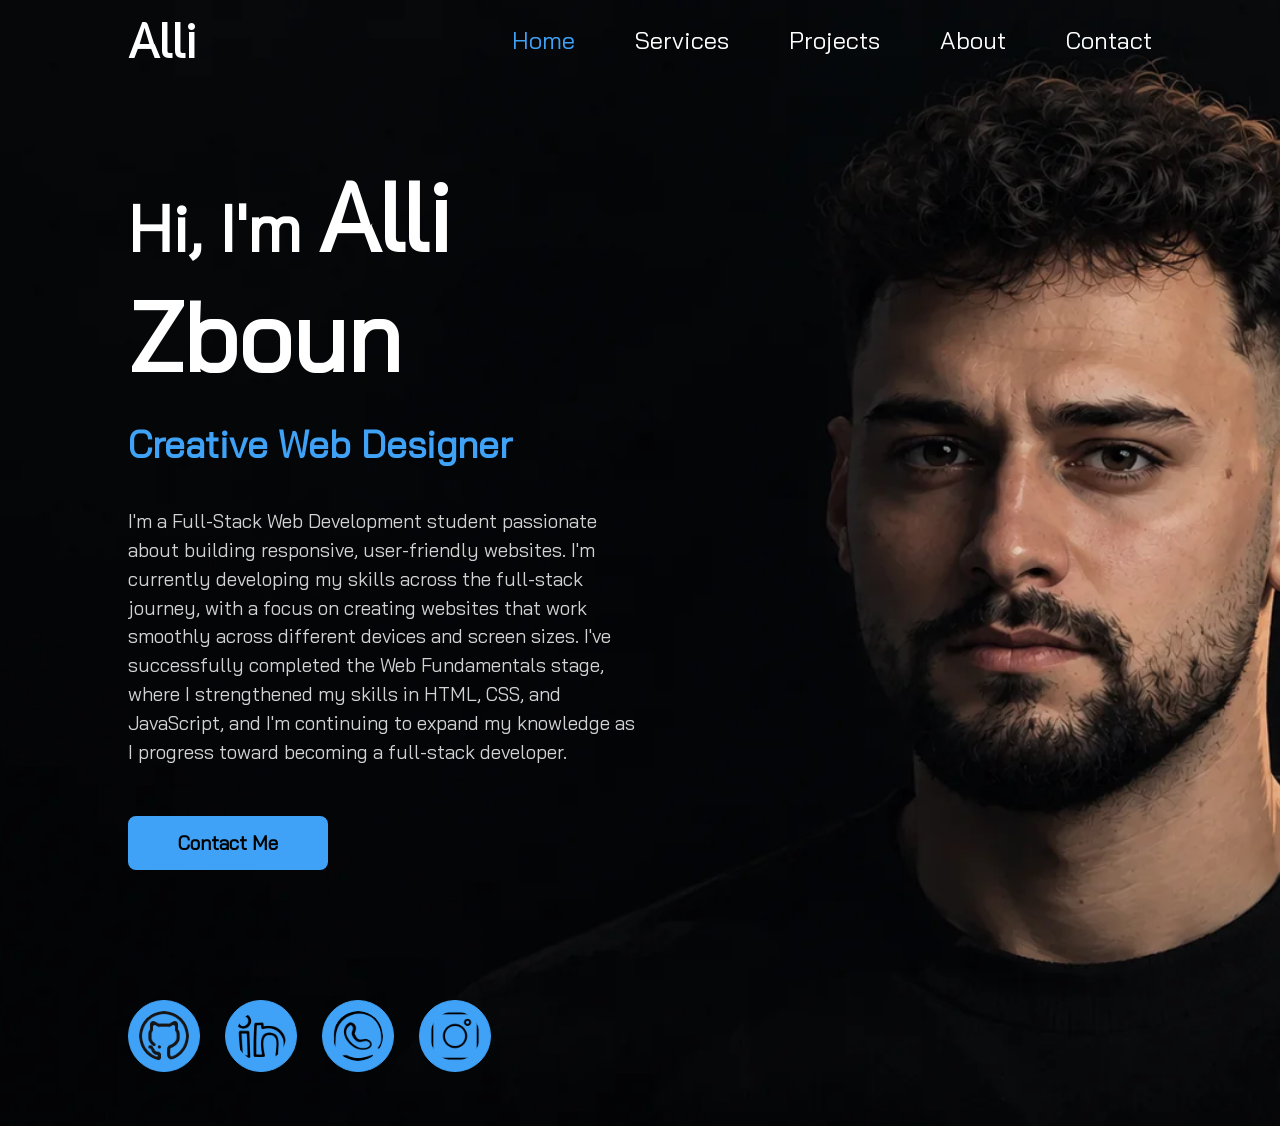
==== index.html @ ed476b50 "Add portfolio website" ====
<!DOCTYPE html>
<html lang="en">
<head>
    <meta charset="UTF-8">
    <meta name="viewport" content="width=device-width, initial-scale=1.0">
    <meta name="description" content="Alli Zboun is a Full-Stack Web Development student who builds clean, responsive websites.">
    <title>Alli Zboun | Home</title>
    <link rel="stylesheet" href="css/style.css">
</head>
<body>
    <header class="header-homepage">

        <div class="left-header">
            <a class="logo" href="index.html">Alli</a>
        </div>

        <nav>
            <a class="nav-item active" href="index.html" aria-current="page">Home</a>
            <a class="nav-item" href="services.html">Services</a>
            <a class="nav-item" href="projects.html">Projects</a>
            <a class="nav-item" href="about.html">About</a>
            <a class="nav-item" href="contact.html">Contact</a>
        </nav>

    </header>

    <main class="container">

        <div class="left-container">

            <div class="content">

                <h1 class="whoami">Hi, I'm <span id="my-name">Alli Zboun</span></h1>
                <h3 class="whatido">Creative Web Designer</h3>
                <p class="aboutme">
                    I'm a Full-Stack Web Development student passionate about building responsive, user-friendly websites. I'm currently developing my skills across the full-stack journey, with a focus on creating websites that work smoothly across different devices and screen sizes. I've successfully completed the Web Fundamentals stage, where I strengthened my skills in HTML, CSS, and JavaScript, and I'm continuing to expand my knowledge as I progress toward becoming a full-stack developer.
                </p>

                <div class="buttons">
                    <a class="contact-me" href="contact.html">Contact Me</a>
                </div>

                <div class="social-icon">
                    <a href="https://github.com/Azb0un" target="_blank" rel="noopener noreferrer">
                        <img src="img/icons/github.png" alt="GitHub profile">
                    </a>
                    <a href="https://www.linkedin.com/in/alli-zn/" target="_blank" rel="noopener noreferrer">
                        <img src="img/icons/linkedin.png" alt="LinkedIn profile">
                    </a>
                    <a href="https://wa.me/972568464124" target="_blank" rel="noopener noreferrer">
                        <img src="img/icons/whatsapp.png" alt="WhatsApp chat">
                    </a>
                    <a href="https://www.instagram.com/padr1no0/" target="_blank" rel="noopener noreferrer">
                        <img src="img/icons/instagram.png" alt="Instagram profile">
                    </a>
                </div>

            </div>

        </div>

        <div class="right-container"></div>

    </main>
</body>
</html>
---- css/style.css ----
/*FONTS*/
@font-face {
    font-family: "BaiJamjuree";
    src: url(../fonts/BaiJamjuree-Regular.ttf);
    font-display: swap;
}

/* Animations */
@keyframes fadeIn {
    from {
        transform: translateY(40px);
        opacity: 0;
    }
    to {
        transform: translateY(0);
        opacity: 1;
    }
}

@keyframes fadeInTop {
    from {
        transform: translateY(-100%);
        opacity: 0;
    }
    to {
        transform: translateY(0);
        opacity: 1;
    }
}


/*RESETS*/
* {
    padding: 0;
    margin: 0;
    border: none;
    text-decoration: none;
    color: white;
    font-family: "BaiJamjuree", sans-serif;
}


/*BACKGROUND IMAGE*/
body {
    background-color: rgb(6, 7, 12);
    background-image: url(../img/backgrounds/bg-home.webp);
    background-repeat: no-repeat;
    background-position: center;
    background-size: cover;
    min-height: 100vh;
    padding: 0 10%;
}

/*not home body*/
.nothome {
    background-image: url(../img/backgrounds/bg-pages.webp);
}

/*HEADER*/
header,
nav {
    display: flex;
    align-items: center;
    justify-content: space-between;
    padding: 10px 0px;
}

.logo {
    font-size: 3rem;
    font-weight: 800;
}

.nav-item {
    font-size: 1.5rem;
    margin-left: 60px;
    transition: 0.2s;
}

.active {
    color: #3FA2F6;
}

.nav-item:hover {
    color: #3FA2F6;
    transform: scale(1.2);
}

.nav-item:active {
    transform: scale(1.1);
}

/*Container*/
.container {
    display: grid;
    grid-template-columns: 1fr 1fr;
}

/*LEFT*/
.left-container {
    display: flex;
    align-items: center;
    padding-top: 10%;
    z-index: 1;
}

.left-container h1 {
    font-size: 4rem;
    font-weight: 800;
    padding: 25px 0px;
}

#my-name {
    font-size: 6rem;
}

.left-container h3 {
    font-size: 2.3rem;
    font-weight: 800;
    color: #3FA2F6;
    padding-bottom: 40px;
}

.left-container p {
    font-size: 1.2rem;
    color: lightgrey;
    line-height: 1.5;
    padding-bottom: 50px;
}

/*buttons*/
.buttons a {
    display: inline-block;
    box-sizing: border-box;
    color: black;
    font-size: 1.2rem;
    font-weight: 600;
    text-align: center;
    padding: 13px 0;
    width: 200px;
    border: 2px solid #3FA2F6;
    border-radius: 8px;
    margin-right: 50px;
    background-color: #3FA2F6;
    margin-bottom: 130px;
    transition: 0.2s;
}

.buttons a:hover {
    background-color: transparent;
    color: #3FA2F6;
    transform: scale(1.3);
}

/*ICONS*/
.social-icon {
    display: flex;
    align-items: center;
    gap: 25px;
    padding-bottom: 50px;
}

.social-icon img {
    background-color: #3FA2F6;
    height: 50px;
    width: 50px;
    border: 1px solid #3FA2F6;
    border-radius: 50%;
    padding: 10px;
    transition: 0.2s;
}

.social-icon img:hover {
    transform: scale(1.1);
    box-shadow: 0px 0px 10px #3FA2F6;
}

/* Apply Animations */
.header-homepage {
    animation: fadeInTop 1s ease-in backwards;
}

.whoami {
    animation: fadeIn 1.2s ease-out backwards;
}

.whatido {
    animation: fadeIn 1.4s ease-out backwards;
}

.aboutme {
    animation: fadeIn 1.6s ease-out backwards;
}

.contact-me {
    animation: fadeIn 1.8s ease-out backwards;
}

.social-icon {
    animation: fadeIn 2s ease-out backwards;
}

/* PAGE TITLE (Services + Projects + About + Contact) */
.page-title {
    font-size: 3.5rem;
    font-weight: 800;
    text-align: center;
    margin: 60px 0;
}

.page-title span {
    color: #3FA2F6;
}

/* CARDS (Services + Projects) */
.service,
.project {
    background-color: rgba(255, 255, 255, 0.04);
    border: 1px solid rgba(63, 162, 246, 0.35);
    border-radius: 12px;
    transition: 0.2s;
    animation: fadeIn 1s ease-out backwards;
}

.service:hover,
.project:hover {
    transform: translateY(-8px);
    border-color: #3FA2F6;
    box-shadow: 0 0 20px rgba(63, 162, 246, 0.25);
}

.service p,
.project p {
    color: lightgrey;
    line-height: 1.5;
}

/* SERVICES PAGE */
.services-container {
    display: grid;
    grid-template-columns: repeat(3, 1fr);
    gap: 20px;
    padding-bottom: 60px;
}

.service {
    padding: 30px 24px;
    animation-duration: 1.4s;
}

.service h3 {
    font-size: 2.5rem;
    font-weight: 800;
    color: #3FA2F6;
}

/* PROJECTS PAGE */
.projects-container {
    display: grid;
    grid-template-columns: repeat(2, 1fr);
    gap: 20px;
    padding-bottom: 60px;
}

.project img {
    width: 100%;
    height: 400px;
    object-fit: scale-down;
}

.project-info {
    padding: 20px 24px 24px;
}

.project h3 {
    font-size: 1.4rem;
    padding-bottom: 8px;
}

.tags {
    display: flex;
    flex-wrap: wrap;
    gap: 8px;
    padding: 14px 0;
}

.tags span {
    font-size: 0.85rem;
    color: #3FA2F6;
    border: 1px solid #3FA2F6;
    border-radius: 20px;
    padding: 3px 12px;
}

.project-links {
    display: flex;
    gap: 16px;
}

.project-links a {
    color: #3FA2F6;
    font-weight: 500;
}

.project-links a:hover {
    text-decoration: underline;
}

/* ABOUT PAGE */
.about-container {
    display: grid;
    grid-template-columns: 1fr 1.4fr;
    gap: 40px;
    align-items: center;
    padding-bottom: 60px;
}

.about-img img {
    width: 100%;
    height: 450px;
    object-fit: scale-down;
    border-radius: 12px;
    border: 1px solid rgba(63, 162, 246, 0.35);
    display: block;
    animation: fadeIn 1s ease-out backwards;
}

.about-text {
    animation: fadeIn 1s ease-out backwards;
}

.about-text h3,
.contact-info h3 {
    font-size: 2rem;
    color: #3FA2F6;
    padding-bottom: 12px;
}

.about-text p,
.contact-info p {
    color: lightgrey;
    line-height: 1.7;
    padding-bottom: 20px;
}

/* CONTACT PAGE */
.contact-info {
    max-width: 700px;
    margin: 0 auto 60px;
    padding: 40px 30px;
    text-align: center;
    background-color: rgba(255, 255, 255, 0.04);
    border: 1px solid rgba(63, 162, 246, 0.35);
    border-radius: 12px;
    animation: fadeIn 1s ease-out backwards;
}

.contact-info .social-icon {
    justify-content: center;
    flex-wrap: wrap;
    padding-bottom: 0;
}

.email {
    color: #3FA2F6;
}

.email:hover {
    text-decoration: underline;
}

/* SMALL SCREENS */
@media (max-width: 1100px) {
    .services-container {
        grid-template-columns: 1fr;
    }
}

@media (max-width: 900px) {
    body {
        padding: 0 6%;
        background-image: linear-gradient(rgba(6, 7, 12, 0.75), rgba(6, 7, 12, 0.75)), url(../img/backgrounds/bg-home.webp);
    }

    .nothome {
        background-image: url(../img/backgrounds/bg-pages.webp);
    }

    header {
        flex-direction: column;
        gap: 6px;
    }

    nav {
        flex-wrap: wrap;
        justify-content: center;
    }

    .logo {
        font-size: 2.2rem;
    }

    .nav-item {
        font-size: 1.1rem;
        margin: 0 10px;
    }

    .container {
        grid-template-columns: 1fr;
    }

    .left-container {
        padding-top: 40px;
    }

    .left-container h1 {
        font-size: 2.2rem;
    }

    #my-name {
        font-size: 3.5rem;
    }

    .left-container h3 {
        font-size: 1.6rem;
        padding-bottom: 24px;
    }

    .left-container p {
        padding-bottom: 32px;
    }

    .buttons a {
        margin-bottom: 40px;
    }

    .social-icon {
        gap: 15px;
        flex-wrap: wrap;
    }

    .right-container {
        display: none;
    }

    .page-title {
        font-size: 2.5rem;
        margin: 40px 0;
    }

    .projects-container,
    .about-container {
        grid-template-columns: 1fr;
    }

    .project img {
        height: 250px;
    }

    .about-img img {
        height: 350px;
    }
}
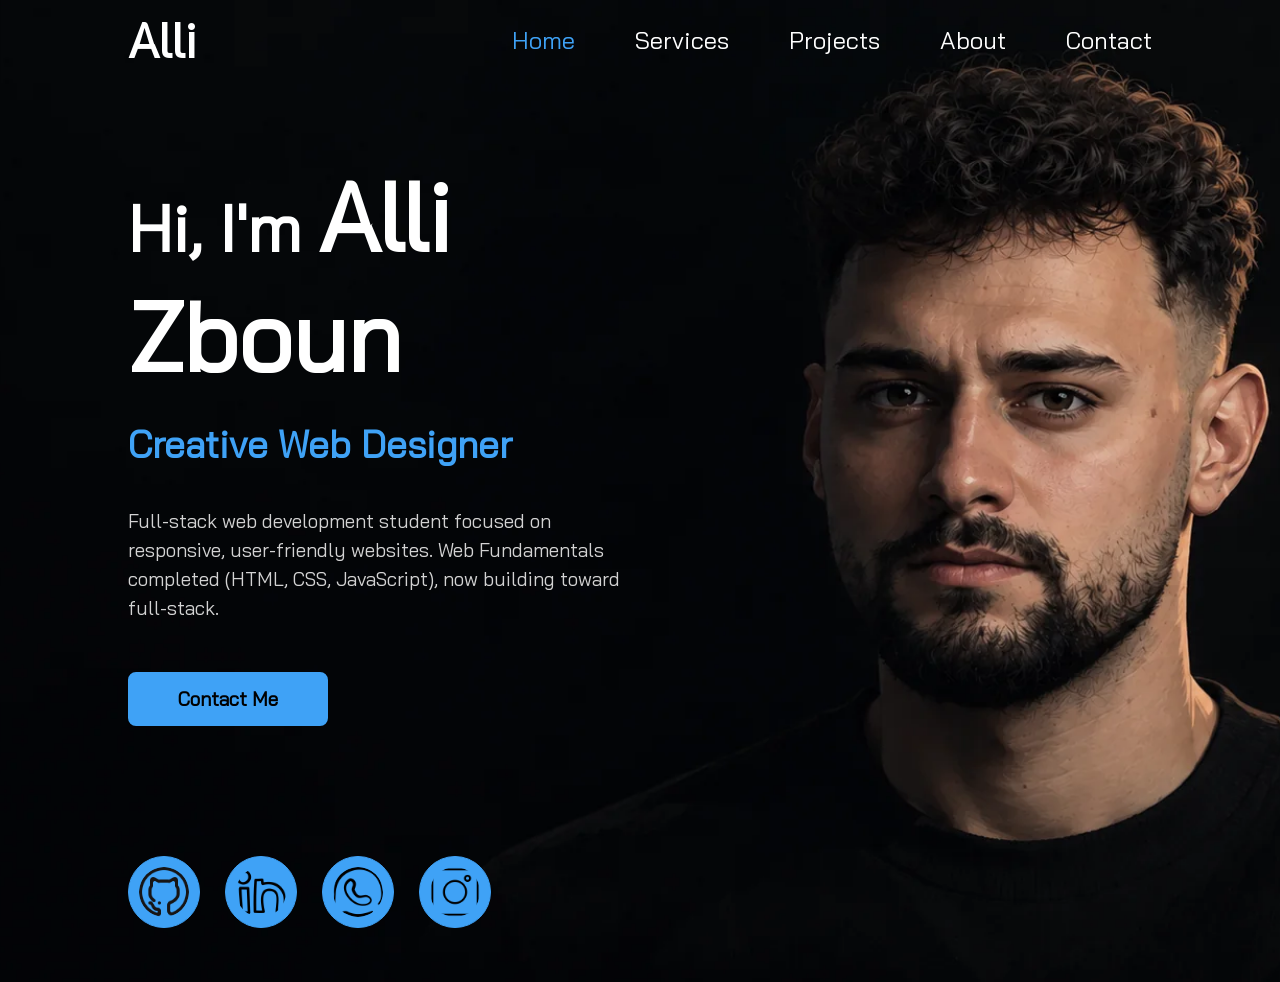
==== commit 53a058b9: "git add . git commit -m "Portfolio"" ====
--- a/index.html
+++ b/index.html
@@ -33,7 +33,7 @@
                 <h1 class="whoami">Hi, I'm <span id="my-name">Alli Zboun</span></h1>
                 <h3 class="whatido">Creative Web Designer</h3>
                 <p class="aboutme">
-                    I'm a Full-Stack Web Development student passionate about building responsive, user-friendly websites. I'm currently developing my skills across the full-stack journey, with a focus on creating websites that work smoothly across different devices and screen sizes. I've successfully completed the Web Fundamentals stage, where I strengthened my skills in HTML, CSS, and JavaScript, and I'm continuing to expand my knowledge as I progress toward becoming a full-stack developer.
+                    Full-stack web development student focused on responsive, user-friendly websites. Web Fundamentals completed (HTML, CSS, JavaScript), now building toward full-stack.
                 </p>
 
                 <div class="buttons">
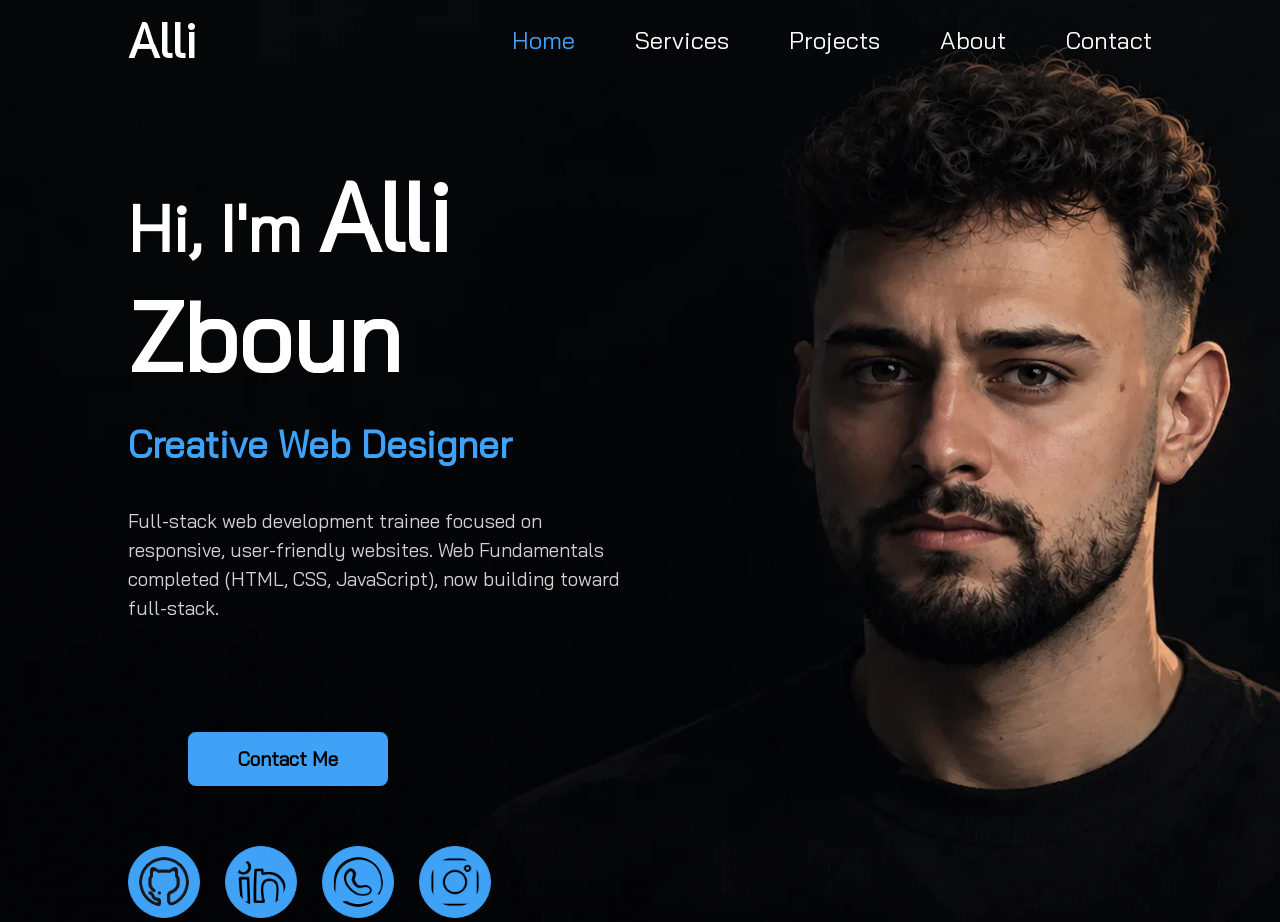
==== commit 52271409: "git add . git commit -m "Portfolio"" ====
--- a/index.html
+++ b/index.html
@@ -33,7 +33,7 @@
                 <h1 class="whoami">Hi, I'm <span id="my-name">Alli Zboun</span></h1>
                 <h3 class="whatido">Creative Web Designer</h3>
                 <p class="aboutme">
-                    Full-stack web development student focused on responsive, user-friendly websites. Web Fundamentals completed (HTML, CSS, JavaScript), now building toward full-stack.
+                    Full-stack web development trainee focused on responsive, user-friendly websites. Web Fundamentals completed (HTML, CSS, JavaScript), now building toward full-stack.
                 </p>
 
                 <div class="buttons">
--- a/css/style.css
+++ b/css/style.css
@@ -141,7 +141,7 @@
     border-radius: 8px;
     margin-right: 50px;
     background-color: #3FA2F6;
-    margin-bottom: 130px;
+    margin:60px;
     transition: 0.2s;
 }
 
@@ -156,7 +156,6 @@
     display: flex;
     align-items: center;
     gap: 25px;
-    padding-bottom: 50px;
 }
 
 .social-icon img {
